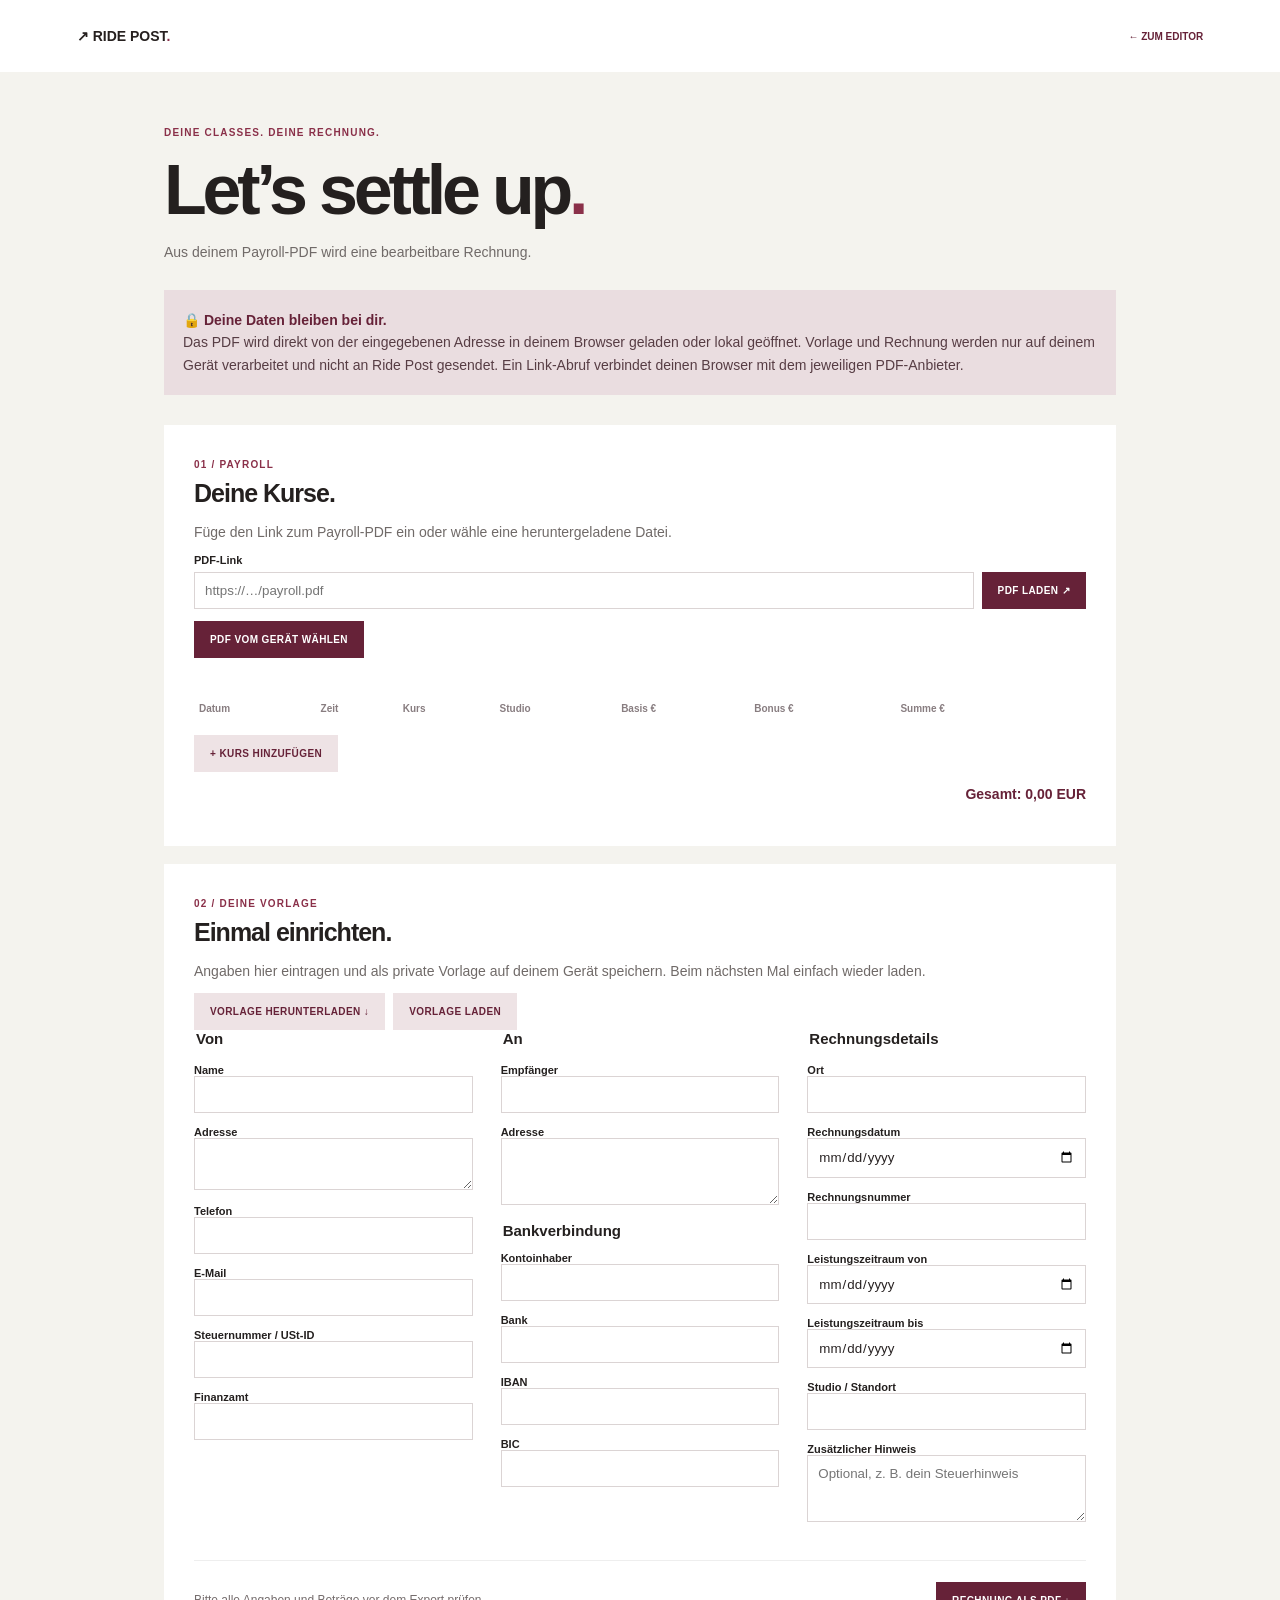
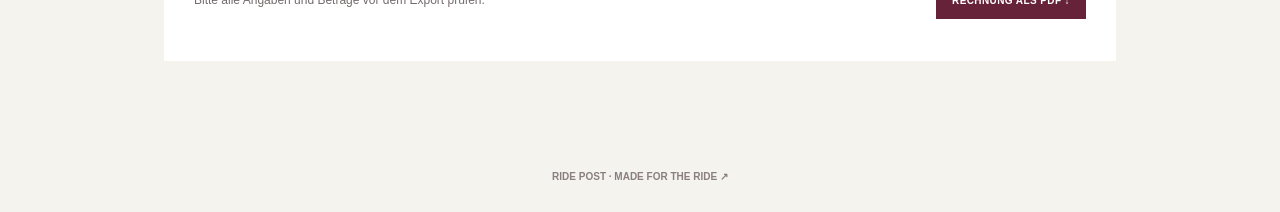
==== invoice.html @ 9e7bc8d4 "Build Ride Post and browser-only invoice generator" ====
<!doctype html><html lang="de"><head><meta charset="utf-8"><meta name="viewport" content="width=device-width,initial-scale=1"><meta name="referrer" content="no-referrer"><meta name="theme-color" content="#662238"><title>Rechnung · Ride Post</title><link rel="stylesheet" href="/invoice.css"><script src="/vendor/pdf-lib.min.js" defer></script><script type="module" src="/invoice.js"></script></head><body><header><a href="/">↗ RIDE POST<span>.</span></a><a href="/">← ZUM EDITOR</a></header><main><div class="intro"><p>DEINE CLASSES. DEINE RECHNUNG.</p><h1>Let’s settle up<span>.</span></h1><p>Aus deinem Payroll-PDF wird eine bearbeitbare Rechnung.</p></div><div class="privacy"><strong>🔒 Deine Daten bleiben bei dir.</strong> Das PDF wird direkt von der eingegebenen Adresse in deinem Browser geladen oder lokal geöffnet. Vorlage und Rechnung werden nur auf deinem Gerät verarbeitet und nicht an Ride Post gesendet. Ein Link-Abruf verbindet deinen Browser mit dem jeweiligen PDF-Anbieter.</div><section><div class="heading"><div><small>01 / PAYROLL</small><h2>Deine Kurse.</h2></div></div><p>Füge den Link zum Payroll-PDF ein oder wähle eine heruntergeladene Datei.</p><form id="source-form"><label for="source-url">PDF-Link</label><div class="inline"><input id="source-url" type="url" placeholder="https://…/payroll.pdf"><button>PDF LADEN ↗</button></div></form><label class="file">PDF VOM GERÄT WÄHLEN<input id="source-file" type="file" accept="application/pdf,.pdf"></label><p id="source-status" class="status" aria-live="polite"></p><div class="table-wrap"><table><thead><tr><th>Datum</th><th>Zeit</th><th>Kurs</th><th>Studio</th><th>Basis €</th><th>Bonus €</th><th>Summe €</th><th></th></tr></thead><tbody id="rows"></tbody></table></div><button type="button" class="secondary" id="add-row">+ KURS HINZUFÜGEN</button><p id="total" class="total">Gesamt: 0,00 EUR</p></section><section><div class="heading"><div><small>02 / DEINE VORLAGE</small><h2>Einmal einrichten.</h2></div></div><p>Angaben hier eintragen und als private Vorlage auf deinem Gerät speichern. Beim nächsten Mal einfach wieder laden.</p><div class="template-actions"><button type="button" class="secondary" id="save-template">VORLAGE HERUNTERLADEN ↓</button><label class="file secondary">VORLAGE LADEN<input id="template-file" type="file" accept="application/json,.json"></label></div><form id="invoice-form"><div class="grid"><fieldset><legend>Von</legend><label>Name<input name="senderName" required></label><label>Adresse<textarea name="senderAddress" rows="2" required></textarea></label><label>Telefon<input name="phone"></label><label>E-Mail<input name="email" type="email"></label><label>Steuernummer / USt-ID<input name="taxId"></label><label>Finanzamt<input name="taxOffice"></label></fieldset><fieldset><legend>An</legend><label>Empfänger<input name="recipientName" required></label><label>Adresse<textarea name="recipientAddress" rows="3" required></textarea></label><legend>Bankverbindung</legend><label>Kontoinhaber<input name="accountHolder"></label><label>Bank<input name="bank"></label><label>IBAN<input name="iban"></label><label>BIC<input name="bic"></label></fieldset><fieldset><legend>Rechnungsdetails</legend><label>Ort<input name="city"></label><label>Rechnungsdatum<input name="invoiceDate" type="date" required></label><label>Rechnungsnummer<input name="invoiceNumber" required></label><label>Leistungszeitraum von<input name="periodStart" type="date" required></label><label>Leistungszeitraum bis<input name="periodEnd" type="date" required></label><label>Studio / Standort<input name="location"></label><label>Zusätzlicher Hinweis<textarea name="note" rows="3" placeholder="Optional, z. B. dein Steuerhinweis"></textarea></label></fieldset></div><div class="export"><p>Bitte alle Angaben und Beträge vor dem Export prüfen.</p><button type="submit">RECHNUNG ALS PDF ↓</button></div></form><p id="export-status" class="status" aria-live="polite"></p></section></main><footer>RIDE POST · MADE FOR THE RIDE ↗</footer></body></html>
---- invoice.css ----
*{box-sizing:border-box}body{margin:0;background:#f4f3ee;color:#24201f;font:14px -apple-system,BlinkMacSystemFont,"Segoe UI",sans-serif}header{height:72px;background:#fff;display:flex;align-items:center;justify-content:space-between;padding:0 6%;font-weight:800}header a{color:#26201f;text-decoration:none}header a:last-child{font-size:10px;color:#662238}header span,h1 span{color:#8a3049}main{max-width:1080px;margin:auto;padding:45px 5% 80px}.intro p:first-child,small{font-size:10px;letter-spacing:.12em;font-weight:800;color:#8a3049}.intro h1{font-size:clamp(42px,7vw,70px);letter-spacing:-.06em;margin:12px 0}.intro p:last-child,section>p{color:#706a68}.privacy{padding:19px;background:#eadde0;line-height:1.6;margin:30px 0;color:#573d44}.privacy strong{display:block;color:#662238}section{background:white;padding:30px;margin-top:18px}.heading h2{font-size:25px;letter-spacing:-.04em;margin:8px 0 16px}button,.file{display:inline-flex;justify-content:center;align-items:center;border:0;background:#662238;color:white;font-size:10px;font-weight:800;letter-spacing:.04em;padding:13px 16px;cursor:pointer}.secondary{background:#eee3e5;color:#662238}.file{margin:12px 0;position:relative}.file input{position:absolute;opacity:0;width:1px;height:1px}.file:focus-within{outline:2px solid #662238}.inline{display:flex;gap:8px}.inline input{flex:1;min-width:0}label{display:block;font-size:11px;font-weight:700;margin:13px 0 6px}input,textarea{width:100%;padding:10px;border:1px solid #dbd4d4;background:white;color:#282222;font:14px inherit;font-family:inherit}textarea{resize:vertical}fieldset{border:0;padding:0;margin:0;min-width:0}legend{font-weight:800;font-size:15px;margin:15px 0 4px}.grid{display:grid;grid-template-columns:repeat(3,minmax(0,1fr));gap:28px}.template-actions{display:flex;gap:8px;align-items:center;flex-wrap:wrap}.template-actions .file{margin:0}.table-wrap{overflow:auto}table{border-collapse:collapse;min-width:750px;width:100%;margin:16px 0}th{text-align:left;color:#887d80;font-size:10px;white-space:nowrap}th,td{padding:5px}td input{min-width:68px;padding:8px}td:nth-child(1) input{min-width:135px}td:nth-child(3) input,td:nth-child(4) input{min-width:125px}td button{padding:8px;background:#eee3e5;color:#662238}.total{text-align:right;font-weight:800;color:#662238}.status{color:#8a3049;font-size:12px;line-height:1.5}.export{display:flex;justify-content:space-between;align-items:center;gap:15px;border-top:1px solid #eee;margin-top:30px;padding-top:20px}.export p{color:#746c6c;font-size:12px}footer{text-align:center;padding:30px;font-size:10px;font-weight:800;color:#8a7e80}@media(max-width:700px){.grid{grid-template-columns:1fr}section{padding:20px}.inline,.export{align-items:stretch;flex-direction:column}.intro h1{font-size:42px}}
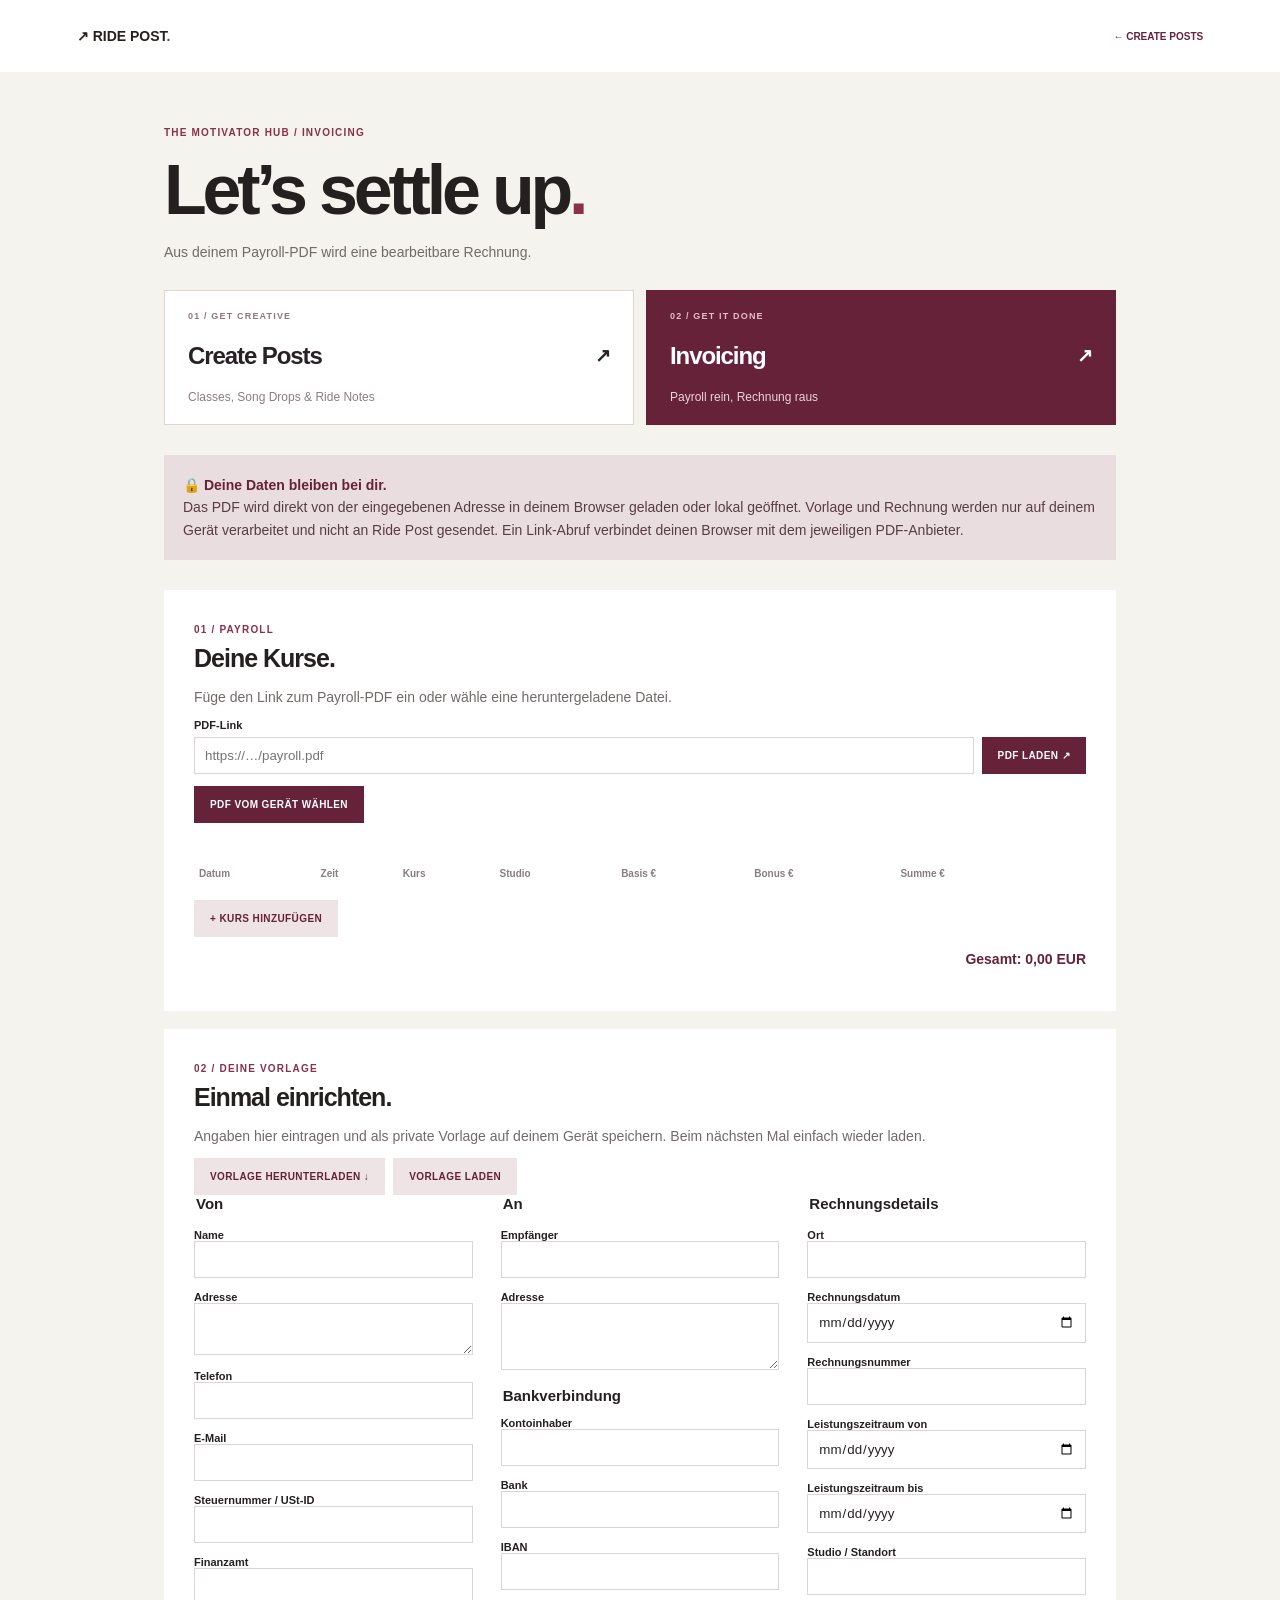
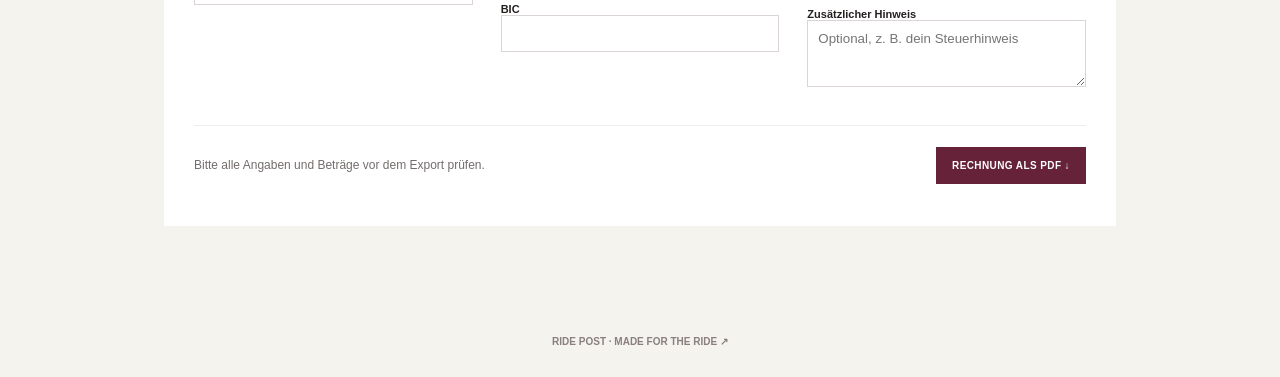
==== commit 1b793603: "Frame Ride Post as the Motivator Hub" ====
--- a/invoice.html
+++ b/invoice.html
@@ -1 +1 @@
-<!doctype html><html lang="de"><head><meta charset="utf-8"><meta name="viewport" content="width=device-width,initial-scale=1"><meta name="referrer" content="no-referrer"><meta name="theme-color" content="#662238"><title>Rechnung · Ride Post</title><link rel="stylesheet" href="/invoice.css"><script src="/vendor/pdf-lib.min.js" defer></script><script type="module" src="/invoice.js"></script></head><body><header><a href="/">↗ RIDE POST<span>.</span></a><a href="/">← ZUM EDITOR</a></header><main><div class="intro"><p>DEINE CLASSES. DEINE RECHNUNG.</p><h1>Let’s settle up<span>.</span></h1><p>Aus deinem Payroll-PDF wird eine bearbeitbare Rechnung.</p></div><div class="privacy"><strong>🔒 Deine Daten bleiben bei dir.</strong> Das PDF wird direkt von der eingegebenen Adresse in deinem Browser geladen oder lokal geöffnet. Vorlage und Rechnung werden nur auf deinem Gerät verarbeitet und nicht an Ride Post gesendet. Ein Link-Abruf verbindet deinen Browser mit dem jeweiligen PDF-Anbieter.</div><section><div class="heading"><div><small>01 / PAYROLL</small><h2>Deine Kurse.</h2></div></div><p>Füge den Link zum Payroll-PDF ein oder wähle eine heruntergeladene Datei.</p><form id="source-form"><label for="source-url">PDF-Link</label><div class="inline"><input id="source-url" type="url" placeholder="https://…/payroll.pdf"><button>PDF LADEN ↗</button></div></form><label class="file">PDF VOM GERÄT WÄHLEN<input id="source-file" type="file" accept="application/pdf,.pdf"></label><p id="source-status" class="status" aria-live="polite"></p><div class="table-wrap"><table><thead><tr><th>Datum</th><th>Zeit</th><th>Kurs</th><th>Studio</th><th>Basis €</th><th>Bonus €</th><th>Summe €</th><th></th></tr></thead><tbody id="rows"></tbody></table></div><button type="button" class="secondary" id="add-row">+ KURS HINZUFÜGEN</button><p id="total" class="total">Gesamt: 0,00 EUR</p></section><section><div class="heading"><div><small>02 / DEINE VORLAGE</small><h2>Einmal einrichten.</h2></div></div><p>Angaben hier eintragen und als private Vorlage auf deinem Gerät speichern. Beim nächsten Mal einfach wieder laden.</p><div class="template-actions"><button type="button" class="secondary" id="save-template">VORLAGE HERUNTERLADEN ↓</button><label class="file secondary">VORLAGE LADEN<input id="template-file" type="file" accept="application/json,.json"></label></div><form id="invoice-form"><div class="grid"><fieldset><legend>Von</legend><label>Name<input name="senderName" required></label><label>Adresse<textarea name="senderAddress" rows="2" required></textarea></label><label>Telefon<input name="phone"></label><label>E-Mail<input name="email" type="email"></label><label>Steuernummer / USt-ID<input name="taxId"></label><label>Finanzamt<input name="taxOffice"></label></fieldset><fieldset><legend>An</legend><label>Empfänger<input name="recipientName" required></label><label>Adresse<textarea name="recipientAddress" rows="3" required></textarea></label><legend>Bankverbindung</legend><label>Kontoinhaber<input name="accountHolder"></label><label>Bank<input name="bank"></label><label>IBAN<input name="iban"></label><label>BIC<input name="bic"></label></fieldset><fieldset><legend>Rechnungsdetails</legend><label>Ort<input name="city"></label><label>Rechnungsdatum<input name="invoiceDate" type="date" required></label><label>Rechnungsnummer<input name="invoiceNumber" required></label><label>Leistungszeitraum von<input name="periodStart" type="date" required></label><label>Leistungszeitraum bis<input name="periodEnd" type="date" required></label><label>Studio / Standort<input name="location"></label><label>Zusätzlicher Hinweis<textarea name="note" rows="3" placeholder="Optional, z. B. dein Steuerhinweis"></textarea></label></fieldset></div><div class="export"><p>Bitte alle Angaben und Beträge vor dem Export prüfen.</p><button type="submit">RECHNUNG ALS PDF ↓</button></div></form><p id="export-status" class="status" aria-live="polite"></p></section></main><footer>RIDE POST · MADE FOR THE RIDE ↗</footer></body></html>
+<!doctype html><html lang="de"><head><meta charset="utf-8"><meta name="viewport" content="width=device-width,initial-scale=1"><meta name="referrer" content="no-referrer"><meta name="theme-color" content="#662238"><title>Invoicing · The Motivator Hub</title><link rel="stylesheet" href="/invoice.css"><script src="/vendor/pdf-lib.min.js" defer></script><script type="module" src="/invoice.js"></script></head><body><header><a href="/">↗ RIDE POST<span>.</span></a><a href="/">← CREATE POSTS</a></header><main><div class="intro"><p>THE MOTIVATOR HUB / INVOICING</p><h1>Let’s settle up<span>.</span></h1><p>Aus deinem Payroll-PDF wird eine bearbeitbare Rechnung.</p></div><nav class="hub-nav" aria-label="Motivator Hub Bereiche"><a class="hub-card" href="/"><span>01 / GET CREATIVE</span><strong>Create Posts <b>↗</b></strong><small>Classes, Song Drops &amp; Ride Notes</small></a><a class="hub-card active" href="/invoice" aria-current="page"><span>02 / GET IT DONE</span><strong>Invoicing <b>↗</b></strong><small>Payroll rein, Rechnung raus</small></a></nav><div class="privacy"><strong>🔒 Deine Daten bleiben bei dir.</strong> Das PDF wird direkt von der eingegebenen Adresse in deinem Browser geladen oder lokal geöffnet. Vorlage und Rechnung werden nur auf deinem Gerät verarbeitet und nicht an Ride Post gesendet. Ein Link-Abruf verbindet deinen Browser mit dem jeweiligen PDF-Anbieter.</div><section><div class="heading"><div><small>01 / PAYROLL</small><h2>Deine Kurse.</h2></div></div><p>Füge den Link zum Payroll-PDF ein oder wähle eine heruntergeladene Datei.</p><form id="source-form"><label for="source-url">PDF-Link</label><div class="inline"><input id="source-url" type="url" placeholder="https://…/payroll.pdf"><button>PDF LADEN ↗</button></div></form><label class="file">PDF VOM GERÄT WÄHLEN<input id="source-file" type="file" accept="application/pdf,.pdf"></label><p id="source-status" class="status" aria-live="polite"></p><div class="table-wrap"><table><thead><tr><th>Datum</th><th>Zeit</th><th>Kurs</th><th>Studio</th><th>Basis €</th><th>Bonus €</th><th>Summe €</th><th></th></tr></thead><tbody id="rows"></tbody></table></div><button type="button" class="secondary" id="add-row">+ KURS HINZUFÜGEN</button><p id="total" class="total">Gesamt: 0,00 EUR</p></section><section><div class="heading"><div><small>02 / DEINE VORLAGE</small><h2>Einmal einrichten.</h2></div></div><p>Angaben hier eintragen und als private Vorlage auf deinem Gerät speichern. Beim nächsten Mal einfach wieder laden.</p><div class="template-actions"><button type="button" class="secondary" id="save-template">VORLAGE HERUNTERLADEN ↓</button><label class="file secondary">VORLAGE LADEN<input id="template-file" type="file" accept="application/json,.json"></label></div><form id="invoice-form"><div class="grid"><fieldset><legend>Von</legend><label>Name<input name="senderName" required></label><label>Adresse<textarea name="senderAddress" rows="2" required></textarea></label><label>Telefon<input name="phone"></label><label>E-Mail<input name="email" type="email"></label><label>Steuernummer / USt-ID<input name="taxId"></label><label>Finanzamt<input name="taxOffice"></label></fieldset><fieldset><legend>An</legend><label>Empfänger<input name="recipientName" required></label><label>Adresse<textarea name="recipientAddress" rows="3" required></textarea></label><legend>Bankverbindung</legend><label>Kontoinhaber<input name="accountHolder"></label><label>Bank<input name="bank"></label><label>IBAN<input name="iban"></label><label>BIC<input name="bic"></label></fieldset><fieldset><legend>Rechnungsdetails</legend><label>Ort<input name="city"></label><label>Rechnungsdatum<input name="invoiceDate" type="date" required></label><label>Rechnungsnummer<input name="invoiceNumber" required></label><label>Leistungszeitraum von<input name="periodStart" type="date" required></label><label>Leistungszeitraum bis<input name="periodEnd" type="date" required></label><label>Studio / Standort<input name="location"></label><label>Zusätzlicher Hinweis<textarea name="note" rows="3" placeholder="Optional, z. B. dein Steuerhinweis"></textarea></label></fieldset></div><div class="export"><p>Bitte alle Angaben und Beträge vor dem Export prüfen.</p><button type="submit">RECHNUNG ALS PDF ↓</button></div></form><p id="export-status" class="status" aria-live="polite"></p></section></main><footer>RIDE POST · MADE FOR THE RIDE ↗</footer></body></html>
--- a/invoice.css
+++ b/invoice.css
@@ -1 +1,2 @@
 *{box-sizing:border-box}body{margin:0;background:#f4f3ee;color:#24201f;font:14px -apple-system,BlinkMacSystemFont,"Segoe UI",sans-serif}header{height:72px;background:#fff;display:flex;align-items:center;justify-content:space-between;padding:0 6%;font-weight:800}header a{color:#26201f;text-decoration:none}header a:last-child{font-size:10px;color:#662238}header span,h1 span{color:#8a3049}main{max-width:1080px;margin:auto;padding:45px 5% 80px}.intro p:first-child,small{font-size:10px;letter-spacing:.12em;font-weight:800;color:#8a3049}.intro h1{font-size:clamp(42px,7vw,70px);letter-spacing:-.06em;margin:12px 0}.intro p:last-child,section>p{color:#706a68}.privacy{padding:19px;background:#eadde0;line-height:1.6;margin:30px 0;color:#573d44}.privacy strong{display:block;color:#662238}section{background:white;padding:30px;margin-top:18px}.heading h2{font-size:25px;letter-spacing:-.04em;margin:8px 0 16px}button,.file{display:inline-flex;justify-content:center;align-items:center;border:0;background:#662238;color:white;font-size:10px;font-weight:800;letter-spacing:.04em;padding:13px 16px;cursor:pointer}.secondary{background:#eee3e5;color:#662238}.file{margin:12px 0;position:relative}.file input{position:absolute;opacity:0;width:1px;height:1px}.file:focus-within{outline:2px solid #662238}.inline{display:flex;gap:8px}.inline input{flex:1;min-width:0}label{display:block;font-size:11px;font-weight:700;margin:13px 0 6px}input,textarea{width:100%;padding:10px;border:1px solid #dbd4d4;background:white;color:#282222;font:14px inherit;font-family:inherit}textarea{resize:vertical}fieldset{border:0;padding:0;margin:0;min-width:0}legend{font-weight:800;font-size:15px;margin:15px 0 4px}.grid{display:grid;grid-template-columns:repeat(3,minmax(0,1fr));gap:28px}.template-actions{display:flex;gap:8px;align-items:center;flex-wrap:wrap}.template-actions .file{margin:0}.table-wrap{overflow:auto}table{border-collapse:collapse;min-width:750px;width:100%;margin:16px 0}th{text-align:left;color:#887d80;font-size:10px;white-space:nowrap}th,td{padding:5px}td input{min-width:68px;padding:8px}td:nth-child(1) input{min-width:135px}td:nth-child(3) input,td:nth-child(4) input{min-width:125px}td button{padding:8px;background:#eee3e5;color:#662238}.total{text-align:right;font-weight:800;color:#662238}.status{color:#8a3049;font-size:12px;line-height:1.5}.export{display:flex;justify-content:space-between;align-items:center;gap:15px;border-top:1px solid #eee;margin-top:30px;padding-top:20px}.export p{color:#746c6c;font-size:12px}footer{text-align:center;padding:30px;font-size:10px;font-weight:800;color:#8a7e80}@media(max-width:700px){.grid{grid-template-columns:1fr}section{padding:20px}.inline,.export{align-items:stretch;flex-direction:column}.intro h1{font-size:42px}}
+.hub-nav{display:grid;grid-template-columns:1fr 1fr;gap:12px;margin:30px 0}.hub-card{min-height:135px;display:flex;flex-direction:column;justify-content:space-between;padding:20px 23px;text-decoration:none;border:1px solid #ded5d6;background:#fff;color:#292125}.hub-card:hover{background:#f2e8e9;border-color:#bc8b98}.hub-card.active{background:#662238;border-color:#662238;color:#fff}.hub-card>span{font-size:9px;letter-spacing:.13em;font-weight:800;color:#92767e}.hub-card.active>span{color:#e2bdc6}.hub-card strong{font-size:24px;letter-spacing:-.045em;display:flex;justify-content:space-between;align-items:center}.hub-card strong b{font-size:19px}.hub-card small{font-size:12px;letter-spacing:0;font-weight:400;color:#8c7c80}.hub-card.active small{color:#ead4da}@media(max-width:600px){.hub-nav{gap:8px}.hub-card{padding:15px;min-height:125px}.hub-card strong{font-size:19px}.hub-card small{font-size:11px;line-height:1.3}}
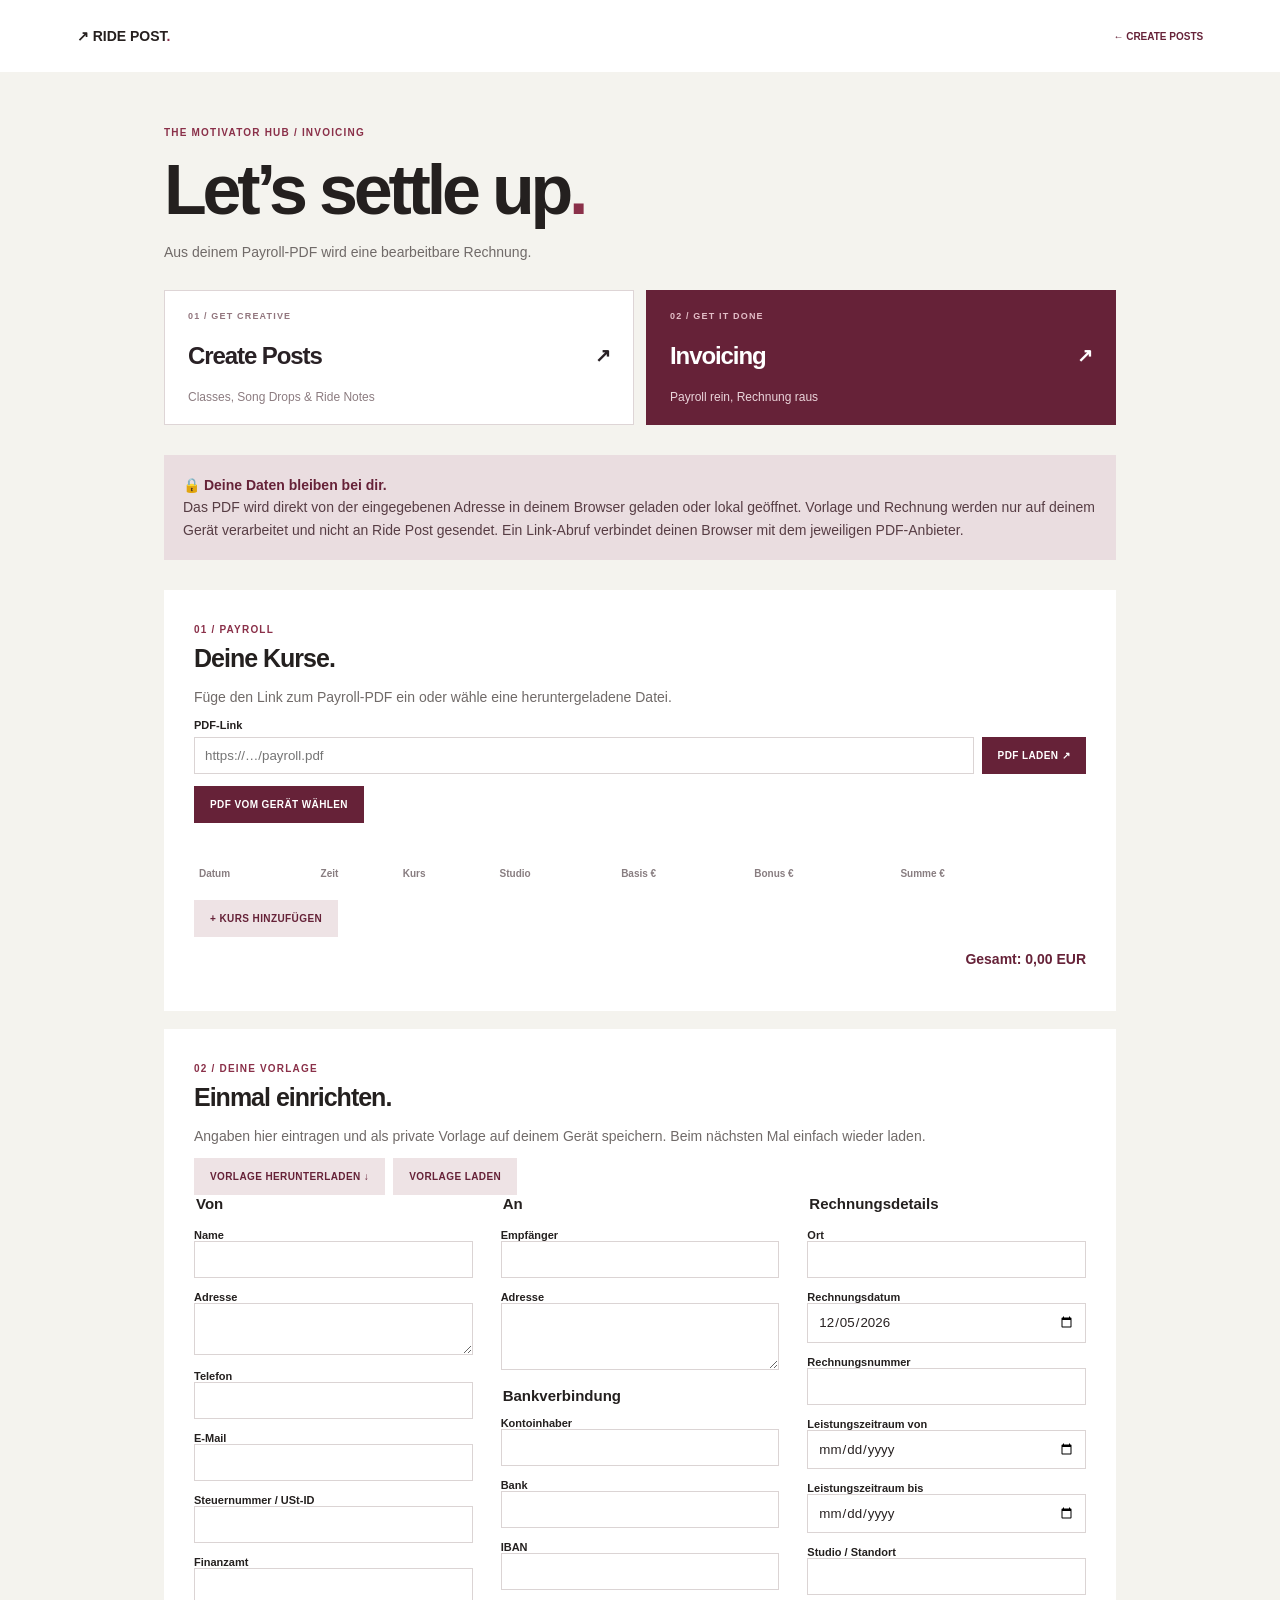
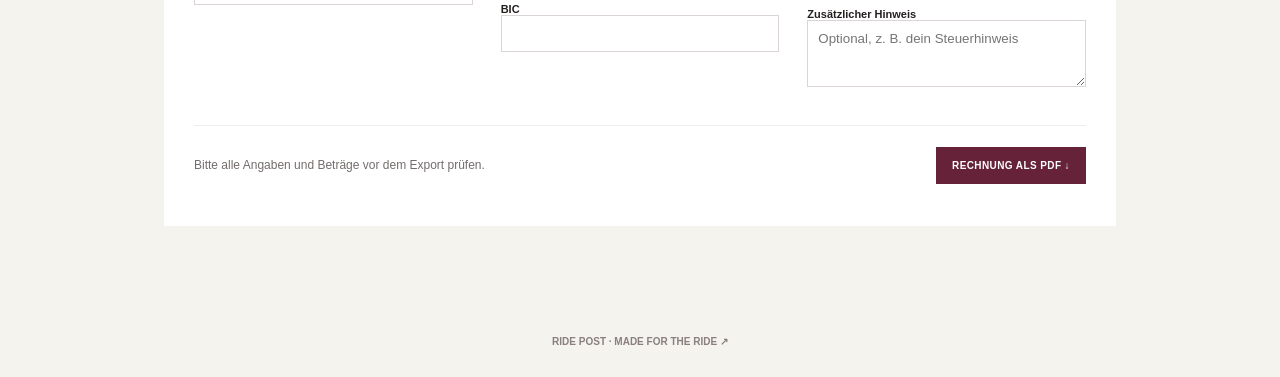
==== commit c2935e6d: "Improve invoice PDF layout" ====
--- a/invoice.html
+++ b/invoice.html
@@ -1 +1 @@
-<!doctype html><html lang="de"><head><meta charset="utf-8"><meta name="viewport" content="width=device-width,initial-scale=1"><meta name="referrer" content="no-referrer"><meta name="theme-color" content="#662238"><title>Invoicing · The Motivator Hub</title><link rel="stylesheet" href="/invoice.css"><script src="/vendor/pdf-lib.min.js" defer></script><script type="module" src="/invoice.js"></script></head><body><header><a href="/">↗ RIDE POST<span>.</span></a><a href="/">← CREATE POSTS</a></header><main><div class="intro"><p>THE MOTIVATOR HUB / INVOICING</p><h1>Let’s settle up<span>.</span></h1><p>Aus deinem Payroll-PDF wird eine bearbeitbare Rechnung.</p></div><nav class="hub-nav" aria-label="Motivator Hub Bereiche"><a class="hub-card" href="/"><span>01 / GET CREATIVE</span><strong>Create Posts <b>↗</b></strong><small>Classes, Song Drops &amp; Ride Notes</small></a><a class="hub-card active" href="/invoice" aria-current="page"><span>02 / GET IT DONE</span><strong>Invoicing <b>↗</b></strong><small>Payroll rein, Rechnung raus</small></a></nav><div class="privacy"><strong>🔒 Deine Daten bleiben bei dir.</strong> Das PDF wird direkt von der eingegebenen Adresse in deinem Browser geladen oder lokal geöffnet. Vorlage und Rechnung werden nur auf deinem Gerät verarbeitet und nicht an Ride Post gesendet. Ein Link-Abruf verbindet deinen Browser mit dem jeweiligen PDF-Anbieter.</div><section><div class="heading"><div><small>01 / PAYROLL</small><h2>Deine Kurse.</h2></div></div><p>Füge den Link zum Payroll-PDF ein oder wähle eine heruntergeladene Datei.</p><form id="source-form"><label for="source-url">PDF-Link</label><div class="inline"><input id="source-url" type="url" placeholder="https://…/payroll.pdf"><button>PDF LADEN ↗</button></div></form><label class="file">PDF VOM GERÄT WÄHLEN<input id="source-file" type="file" accept="application/pdf,.pdf"></label><p id="source-status" class="status" aria-live="polite"></p><div class="table-wrap"><table><thead><tr><th>Datum</th><th>Zeit</th><th>Kurs</th><th>Studio</th><th>Basis €</th><th>Bonus €</th><th>Summe €</th><th></th></tr></thead><tbody id="rows"></tbody></table></div><button type="button" class="secondary" id="add-row">+ KURS HINZUFÜGEN</button><p id="total" class="total">Gesamt: 0,00 EUR</p></section><section><div class="heading"><div><small>02 / DEINE VORLAGE</small><h2>Einmal einrichten.</h2></div></div><p>Angaben hier eintragen und als private Vorlage auf deinem Gerät speichern. Beim nächsten Mal einfach wieder laden.</p><div class="template-actions"><button type="button" class="secondary" id="save-template">VORLAGE HERUNTERLADEN ↓</button><label class="file secondary">VORLAGE LADEN<input id="template-file" type="file" accept="application/json,.json"></label></div><form id="invoice-form"><div class="grid"><fieldset><legend>Von</legend><label>Name<input name="senderName" required></label><label>Adresse<textarea name="senderAddress" rows="2" required></textarea></label><label>Telefon<input name="phone"></label><label>E-Mail<input name="email" type="email"></label><label>Steuernummer / USt-ID<input name="taxId"></label><label>Finanzamt<input name="taxOffice"></label></fieldset><fieldset><legend>An</legend><label>Empfänger<input name="recipientName" required></label><label>Adresse<textarea name="recipientAddress" rows="3" required></textarea></label><legend>Bankverbindung</legend><label>Kontoinhaber<input name="accountHolder"></label><label>Bank<input name="bank"></label><label>IBAN<input name="iban"></label><label>BIC<input name="bic"></label></fieldset><fieldset><legend>Rechnungsdetails</legend><label>Ort<input name="city"></label><label>Rechnungsdatum<input name="invoiceDate" type="date" required></label><label>Rechnungsnummer<input name="invoiceNumber" required></label><label>Leistungszeitraum von<input name="periodStart" type="date" required></label><label>Leistungszeitraum bis<input name="periodEnd" type="date" required></label><label>Studio / Standort<input name="location"></label><label>Zusätzlicher Hinweis<textarea name="note" rows="3" placeholder="Optional, z. B. dein Steuerhinweis"></textarea></label></fieldset></div><div class="export"><p>Bitte alle Angaben und Beträge vor dem Export prüfen.</p><button type="submit">RECHNUNG ALS PDF ↓</button></div></form><p id="export-status" class="status" aria-live="polite"></p></section></main><footer>RIDE POST · MADE FOR THE RIDE ↗</footer></body></html>
+<!doctype html><html lang="de"><head><meta charset="utf-8"><meta name="viewport" content="width=device-width,initial-scale=1"><meta name="referrer" content="no-referrer"><meta name="theme-color" content="#662238"><title>Invoicing · The Motivator Hub</title><link rel="stylesheet" href="/invoice.css"><script src="/vendor/pdf-lib.min.js" defer></script><script src="/invoice-pdf.js" defer></script><script type="module" src="/invoice.js"></script></head><body><header><a href="/">↗ RIDE POST<span>.</span></a><a href="/">← CREATE POSTS</a></header><main><div class="intro"><p>THE MOTIVATOR HUB / INVOICING</p><h1>Let’s settle up<span>.</span></h1><p>Aus deinem Payroll-PDF wird eine bearbeitbare Rechnung.</p></div><nav class="hub-nav" aria-label="Motivator Hub Bereiche"><a class="hub-card" href="/"><span>01 / GET CREATIVE</span><strong>Create Posts <b>↗</b></strong><small>Classes, Song Drops &amp; Ride Notes</small></a><a class="hub-card active" href="/invoice" aria-current="page"><span>02 / GET IT DONE</span><strong>Invoicing <b>↗</b></strong><small>Payroll rein, Rechnung raus</small></a></nav><div class="privacy"><strong>🔒 Deine Daten bleiben bei dir.</strong> Das PDF wird direkt von der eingegebenen Adresse in deinem Browser geladen oder lokal geöffnet. Vorlage und Rechnung werden nur auf deinem Gerät verarbeitet und nicht an Ride Post gesendet. Ein Link-Abruf verbindet deinen Browser mit dem jeweiligen PDF-Anbieter.</div><section><div class="heading"><div><small>01 / PAYROLL</small><h2>Deine Kurse.</h2></div></div><p>Füge den Link zum Payroll-PDF ein oder wähle eine heruntergeladene Datei.</p><form id="source-form"><label for="source-url">PDF-Link</label><div class="inline"><input id="source-url" type="url" placeholder="https://…/payroll.pdf"><button>PDF LADEN ↗</button></div></form><label class="file">PDF VOM GERÄT WÄHLEN<input id="source-file" type="file" accept="application/pdf,.pdf"></label><p id="source-status" class="status" aria-live="polite"></p><div class="table-wrap"><table><thead><tr><th>Datum</th><th>Zeit</th><th>Kurs</th><th>Studio</th><th>Basis €</th><th>Bonus €</th><th>Summe €</th><th></th></tr></thead><tbody id="rows"></tbody></table></div><button type="button" class="secondary" id="add-row">+ KURS HINZUFÜGEN</button><p id="total" class="total">Gesamt: 0,00 EUR</p></section><section><div class="heading"><div><small>02 / DEINE VORLAGE</small><h2>Einmal einrichten.</h2></div></div><p>Angaben hier eintragen und als private Vorlage auf deinem Gerät speichern. Beim nächsten Mal einfach wieder laden.</p><div class="template-actions"><button type="button" class="secondary" id="save-template">VORLAGE HERUNTERLADEN ↓</button><label class="file secondary">VORLAGE LADEN<input id="template-file" type="file" accept="application/json,.json"></label></div><form id="invoice-form"><div class="grid"><fieldset><legend>Von</legend><label>Name<input name="senderName" required></label><label>Adresse<textarea name="senderAddress" rows="2" required></textarea></label><label>Telefon<input name="phone"></label><label>E-Mail<input name="email" type="email"></label><label>Steuernummer / USt-ID<input name="taxId"></label><label>Finanzamt<input name="taxOffice"></label></fieldset><fieldset><legend>An</legend><label>Empfänger<input name="recipientName" required></label><label>Adresse<textarea name="recipientAddress" rows="3" required></textarea></label><legend>Bankverbindung</legend><label>Kontoinhaber<input name="accountHolder"></label><label>Bank<input name="bank"></label><label>IBAN<input name="iban"></label><label>BIC<input name="bic"></label></fieldset><fieldset><legend>Rechnungsdetails</legend><label>Ort<input name="city"></label><label>Rechnungsdatum<input name="invoiceDate" type="date" required></label><label>Rechnungsnummer<input name="invoiceNumber" required></label><label>Leistungszeitraum von<input name="periodStart" type="date" required></label><label>Leistungszeitraum bis<input name="periodEnd" type="date" required></label><label>Studio / Standort<input name="location"></label><label>Zusätzlicher Hinweis<textarea name="note" rows="3" placeholder="Optional, z. B. dein Steuerhinweis"></textarea></label></fieldset></div><div class="export"><p>Bitte alle Angaben und Beträge vor dem Export prüfen.</p><button type="submit">RECHNUNG ALS PDF ↓</button></div></form><p id="export-status" class="status" aria-live="polite"></p></section></main><footer>RIDE POST · MADE FOR THE RIDE ↗</footer></body></html>
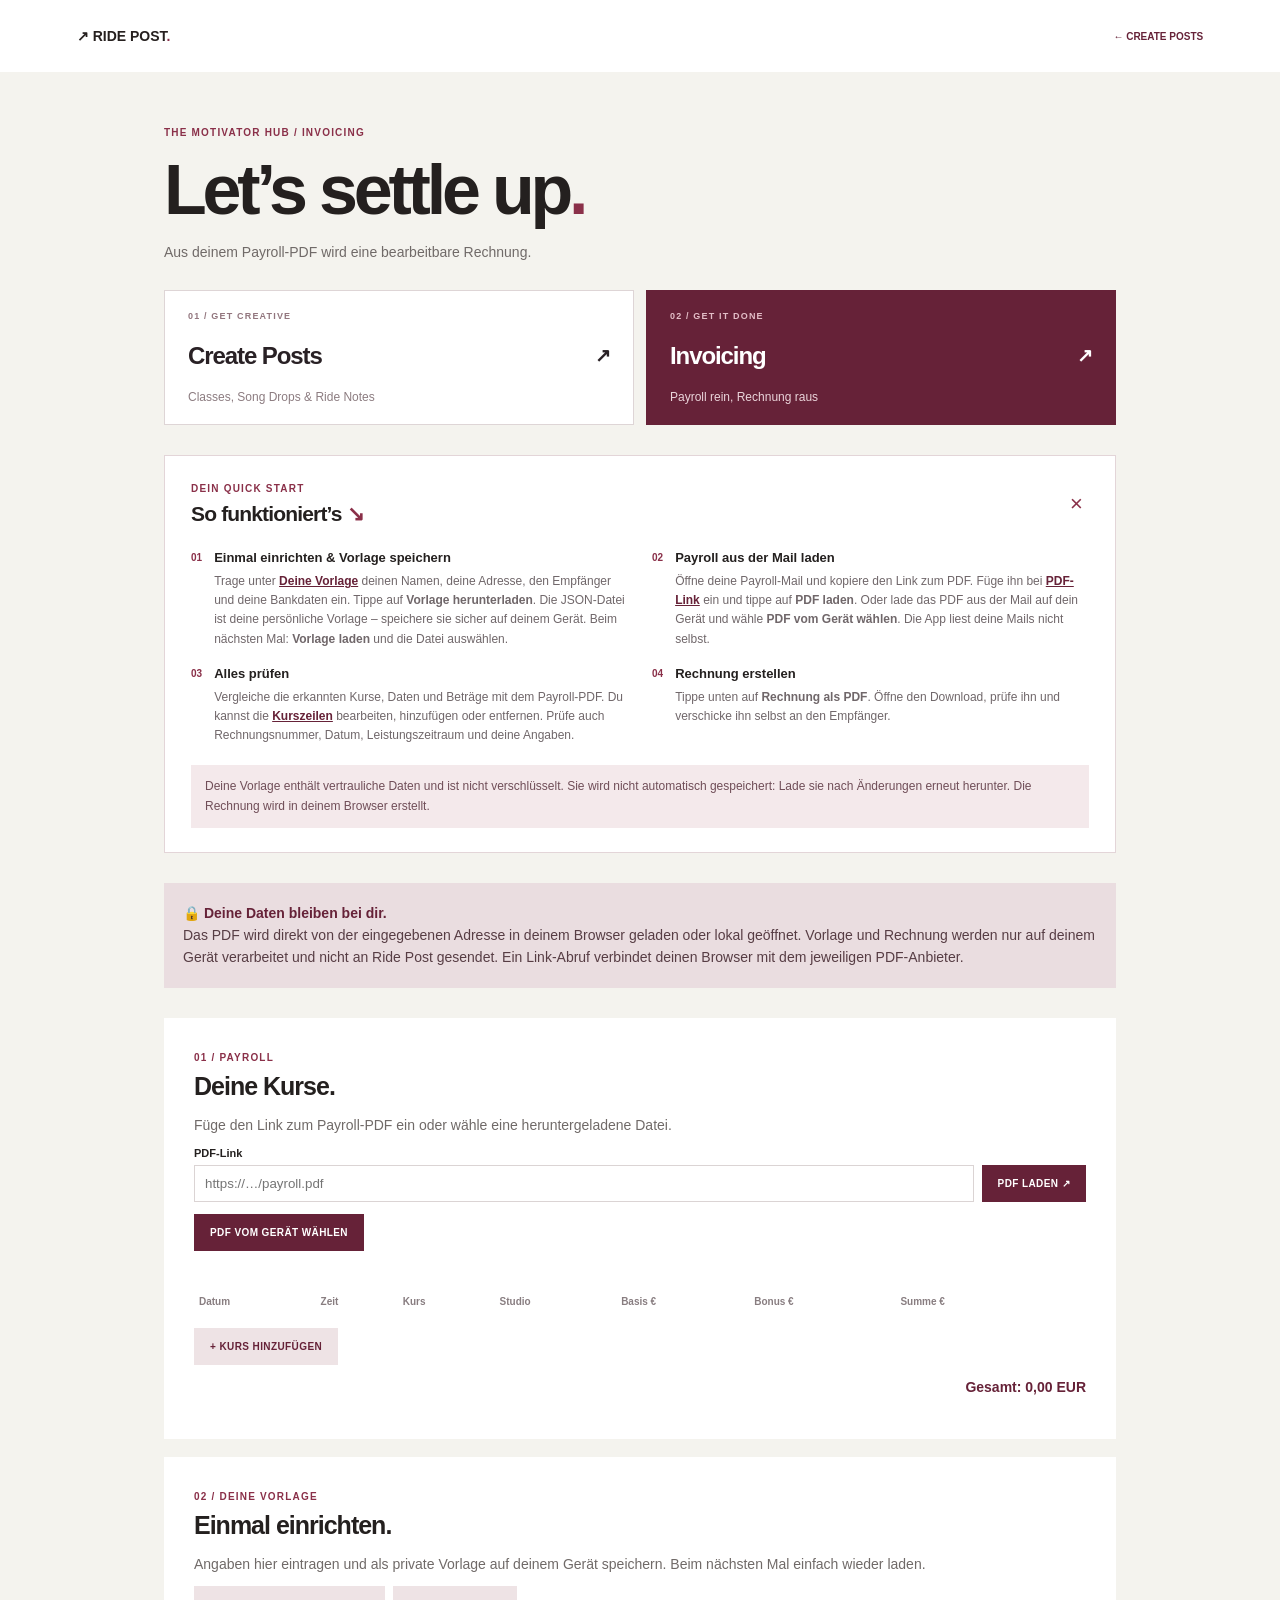
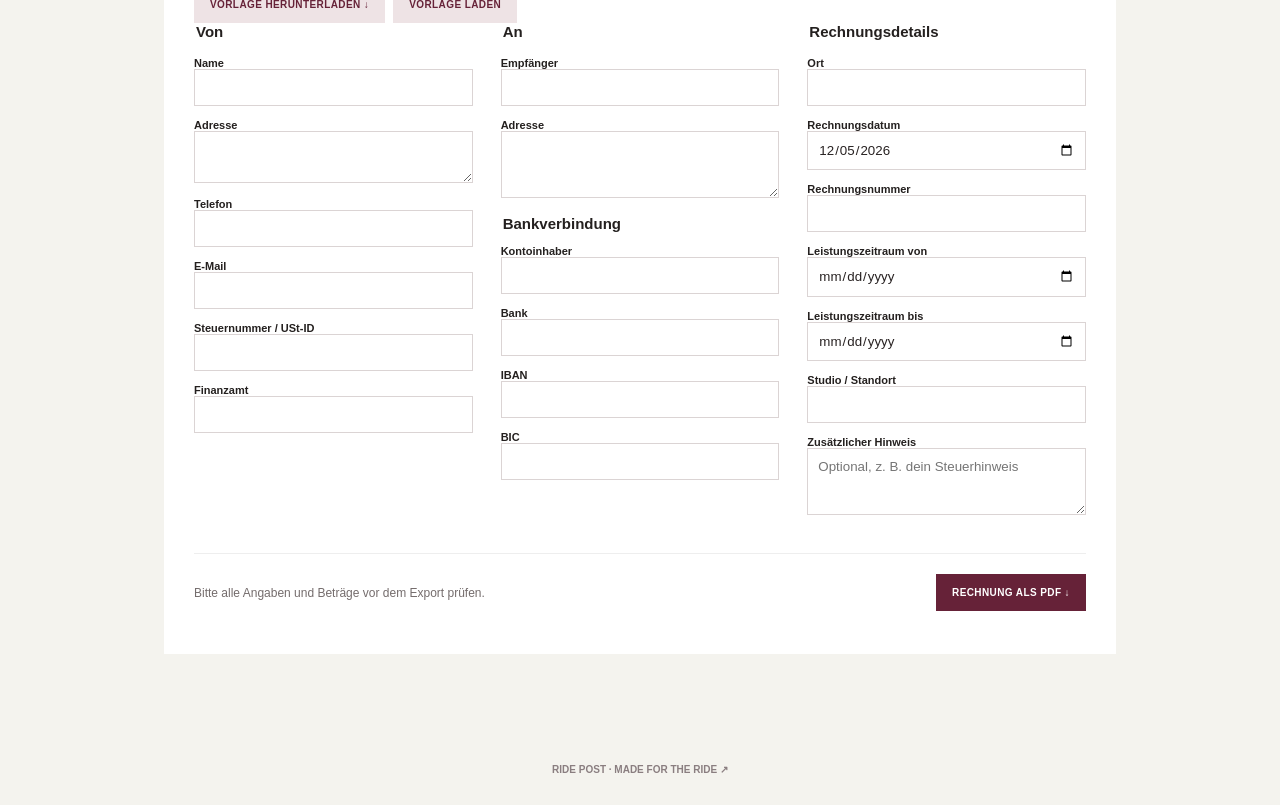
==== commit 3a60b3dc: "Add invoice walkthrough and compact PDF layout" ====
--- a/invoice.html
+++ b/invoice.html
@@ -1 +1 @@
-<!doctype html><html lang="de"><head><meta charset="utf-8"><meta name="viewport" content="width=device-width,initial-scale=1"><meta name="referrer" content="no-referrer"><meta name="theme-color" content="#662238"><title>Invoicing · The Motivator Hub</title><link rel="stylesheet" href="/invoice.css"><script src="/vendor/pdf-lib.min.js" defer></script><script src="/invoice-pdf.js" defer></script><script type="module" src="/invoice.js"></script></head><body><header><a href="/">↗ RIDE POST<span>.</span></a><a href="/">← CREATE POSTS</a></header><main><div class="intro"><p>THE MOTIVATOR HUB / INVOICING</p><h1>Let’s settle up<span>.</span></h1><p>Aus deinem Payroll-PDF wird eine bearbeitbare Rechnung.</p></div><nav class="hub-nav" aria-label="Motivator Hub Bereiche"><a class="hub-card" href="/"><span>01 / GET CREATIVE</span><strong>Create Posts <b>↗</b></strong><small>Classes, Song Drops &amp; Ride Notes</small></a><a class="hub-card active" href="/invoice" aria-current="page"><span>02 / GET IT DONE</span><strong>Invoicing <b>↗</b></strong><small>Payroll rein, Rechnung raus</small></a></nav><div class="privacy"><strong>🔒 Deine Daten bleiben bei dir.</strong> Das PDF wird direkt von der eingegebenen Adresse in deinem Browser geladen oder lokal geöffnet. Vorlage und Rechnung werden nur auf deinem Gerät verarbeitet und nicht an Ride Post gesendet. Ein Link-Abruf verbindet deinen Browser mit dem jeweiligen PDF-Anbieter.</div><section><div class="heading"><div><small>01 / PAYROLL</small><h2>Deine Kurse.</h2></div></div><p>Füge den Link zum Payroll-PDF ein oder wähle eine heruntergeladene Datei.</p><form id="source-form"><label for="source-url">PDF-Link</label><div class="inline"><input id="source-url" type="url" placeholder="https://…/payroll.pdf"><button>PDF LADEN ↗</button></div></form><label class="file">PDF VOM GERÄT WÄHLEN<input id="source-file" type="file" accept="application/pdf,.pdf"></label><p id="source-status" class="status" aria-live="polite"></p><div class="table-wrap"><table><thead><tr><th>Datum</th><th>Zeit</th><th>Kurs</th><th>Studio</th><th>Basis €</th><th>Bonus €</th><th>Summe €</th><th></th></tr></thead><tbody id="rows"></tbody></table></div><button type="button" class="secondary" id="add-row">+ KURS HINZUFÜGEN</button><p id="total" class="total">Gesamt: 0,00 EUR</p></section><section><div class="heading"><div><small>02 / DEINE VORLAGE</small><h2>Einmal einrichten.</h2></div></div><p>Angaben hier eintragen und als private Vorlage auf deinem Gerät speichern. Beim nächsten Mal einfach wieder laden.</p><div class="template-actions"><button type="button" class="secondary" id="save-template">VORLAGE HERUNTERLADEN ↓</button><label class="file secondary">VORLAGE LADEN<input id="template-file" type="file" accept="application/json,.json"></label></div><form id="invoice-form"><div class="grid"><fieldset><legend>Von</legend><label>Name<input name="senderName" required></label><label>Adresse<textarea name="senderAddress" rows="2" required></textarea></label><label>Telefon<input name="phone"></label><label>E-Mail<input name="email" type="email"></label><label>Steuernummer / USt-ID<input name="taxId"></label><label>Finanzamt<input name="taxOffice"></label></fieldset><fieldset><legend>An</legend><label>Empfänger<input name="recipientName" required></label><label>Adresse<textarea name="recipientAddress" rows="3" required></textarea></label><legend>Bankverbindung</legend><label>Kontoinhaber<input name="accountHolder"></label><label>Bank<input name="bank"></label><label>IBAN<input name="iban"></label><label>BIC<input name="bic"></label></fieldset><fieldset><legend>Rechnungsdetails</legend><label>Ort<input name="city"></label><label>Rechnungsdatum<input name="invoiceDate" type="date" required></label><label>Rechnungsnummer<input name="invoiceNumber" required></label><label>Leistungszeitraum von<input name="periodStart" type="date" required></label><label>Leistungszeitraum bis<input name="periodEnd" type="date" required></label><label>Studio / Standort<input name="location"></label><label>Zusätzlicher Hinweis<textarea name="note" rows="3" placeholder="Optional, z. B. dein Steuerhinweis"></textarea></label></fieldset></div><div class="export"><p>Bitte alle Angaben und Beträge vor dem Export prüfen.</p><button type="submit">RECHNUNG ALS PDF ↓</button></div></form><p id="export-status" class="status" aria-live="polite"></p></section></main><footer>RIDE POST · MADE FOR THE RIDE ↗</footer></body></html>
+<!doctype html><html lang="de"><head><meta charset="utf-8"><meta name="viewport" content="width=device-width,initial-scale=1"><meta name="referrer" content="no-referrer"><meta name="theme-color" content="#662238"><title>Invoicing · The Motivator Hub</title><link rel="stylesheet" href="/invoice.css"><script src="/vendor/pdf-lib.min.js" defer></script><script src="/invoice-pdf.js" defer></script><script type="module" src="/invoice.js"></script></head><body><header><a href="/">↗ RIDE POST<span>.</span></a><a href="/">← CREATE POSTS</a></header><main><div class="intro"><p>THE MOTIVATOR HUB / INVOICING</p><h1>Let’s settle up<span>.</span></h1><p>Aus deinem Payroll-PDF wird eine bearbeitbare Rechnung.</p></div><nav class="hub-nav" aria-label="Motivator Hub Bereiche"><a class="hub-card" href="/"><span>01 / GET CREATIVE</span><strong>Create Posts <b>↗</b></strong><small>Classes, Song Drops &amp; Ride Notes</small></a><a class="hub-card active" href="/invoice" aria-current="page"><span>02 / GET IT DONE</span><strong>Invoicing <b>↗</b></strong><small>Payroll rein, Rechnung raus</small></a></nav><details class="tutorial" open><summary><span><small>DEIN QUICK START</small><strong>So funktioniert’s <span>↘</span></strong></span><span class="tutorial-toggle" aria-hidden="true">＋</span></summary><ol><li><div><strong>Einmal einrichten &amp; Vorlage speichern</strong><p>Trage unter <a href="#invoice-form">Deine Vorlage</a> deinen Namen, deine Adresse, den Empfänger und deine Bankdaten ein. Tippe auf <b>Vorlage herunterladen</b>. Die JSON-Datei ist deine persönliche Vorlage – speichere sie sicher auf deinem Gerät. Beim nächsten Mal: <b>Vorlage laden</b> und die Datei auswählen.</p></div></li><li><div><strong>Payroll aus der Mail laden</strong><p>Öffne deine Payroll-Mail und kopiere den Link zum PDF. Füge ihn bei <a href="#source-form">PDF-Link</a> ein und tippe auf <b>PDF laden</b>. Oder lade das PDF aus der Mail auf dein Gerät und wähle <b>PDF vom Gerät wählen</b>. Die App liest deine Mails nicht selbst.</p></div></li><li><div><strong>Alles prüfen</strong><p>Vergleiche die erkannten Kurse, Daten und Beträge mit dem Payroll-PDF. Du kannst die <a href="#rows">Kurszeilen</a> bearbeiten, hinzufügen oder entfernen. Prüfe auch Rechnungsnummer, Datum, Leistungszeitraum und deine Angaben.</p></div></li><li><div><strong>Rechnung erstellen</strong><p>Tippe unten auf <b>Rechnung als PDF</b>. Öffne den Download, prüfe ihn und verschicke ihn selbst an den Empfänger.</p></div></li></ol><p class="tutorial-note">Deine Vorlage enthält vertrauliche Daten und ist nicht verschlüsselt. Sie wird nicht automatisch gespeichert: Lade sie nach Änderungen erneut herunter. Die Rechnung wird in deinem Browser erstellt.</p></details><div class="privacy"><strong>🔒 Deine Daten bleiben bei dir.</strong> Das PDF wird direkt von der eingegebenen Adresse in deinem Browser geladen oder lokal geöffnet. Vorlage und Rechnung werden nur auf deinem Gerät verarbeitet und nicht an Ride Post gesendet. Ein Link-Abruf verbindet deinen Browser mit dem jeweiligen PDF-Anbieter.</div><section><div class="heading"><div><small>01 / PAYROLL</small><h2>Deine Kurse.</h2></div></div><p>Füge den Link zum Payroll-PDF ein oder wähle eine heruntergeladene Datei.</p><form id="source-form"><label for="source-url">PDF-Link</label><div class="inline"><input id="source-url" type="url" placeholder="https://…/payroll.pdf"><button>PDF LADEN ↗</button></div></form><label class="file">PDF VOM GERÄT WÄHLEN<input id="source-file" type="file" accept="application/pdf,.pdf"></label><p id="source-status" class="status" aria-live="polite"></p><div class="table-wrap"><table><thead><tr><th>Datum</th><th>Zeit</th><th>Kurs</th><th>Studio</th><th>Basis €</th><th>Bonus €</th><th>Summe €</th><th></th></tr></thead><tbody id="rows"></tbody></table></div><button type="button" class="secondary" id="add-row">+ KURS HINZUFÜGEN</button><p id="total" class="total">Gesamt: 0,00 EUR</p></section><section><div class="heading"><div><small>02 / DEINE VORLAGE</small><h2>Einmal einrichten.</h2></div></div><p>Angaben hier eintragen und als private Vorlage auf deinem Gerät speichern. Beim nächsten Mal einfach wieder laden.</p><div class="template-actions"><button type="button" class="secondary" id="save-template">VORLAGE HERUNTERLADEN ↓</button><label class="file secondary">VORLAGE LADEN<input id="template-file" type="file" accept="application/json,.json"></label></div><form id="invoice-form"><div class="grid"><fieldset><legend>Von</legend><label>Name<input name="senderName" required></label><label>Adresse<textarea name="senderAddress" rows="2" required></textarea></label><label>Telefon<input name="phone"></label><label>E-Mail<input name="email" type="email"></label><label>Steuernummer / USt-ID<input name="taxId"></label><label>Finanzamt<input name="taxOffice"></label></fieldset><fieldset><legend>An</legend><label>Empfänger<input name="recipientName" required></label><label>Adresse<textarea name="recipientAddress" rows="3" required></textarea></label><legend>Bankverbindung</legend><label>Kontoinhaber<input name="accountHolder"></label><label>Bank<input name="bank"></label><label>IBAN<input name="iban"></label><label>BIC<input name="bic"></label></fieldset><fieldset><legend>Rechnungsdetails</legend><label>Ort<input name="city"></label><label>Rechnungsdatum<input name="invoiceDate" type="date" required></label><label>Rechnungsnummer<input name="invoiceNumber" required></label><label>Leistungszeitraum von<input name="periodStart" type="date" required></label><label>Leistungszeitraum bis<input name="periodEnd" type="date" required></label><label>Studio / Standort<input name="location"></label><label>Zusätzlicher Hinweis<textarea name="note" rows="3" placeholder="Optional, z. B. dein Steuerhinweis"></textarea></label></fieldset></div><div class="export"><p>Bitte alle Angaben und Beträge vor dem Export prüfen.</p><button type="submit">RECHNUNG ALS PDF ↓</button></div></form><p id="export-status" class="status" aria-live="polite"></p></section></main><footer>RIDE POST · MADE FOR THE RIDE ↗</footer></body></html>
--- a/invoice.css
+++ b/invoice.css
@@ -1,2 +1,3 @@
 *{box-sizing:border-box}body{margin:0;background:#f4f3ee;color:#24201f;font:14px -apple-system,BlinkMacSystemFont,"Segoe UI",sans-serif}header{height:72px;background:#fff;display:flex;align-items:center;justify-content:space-between;padding:0 6%;font-weight:800}header a{color:#26201f;text-decoration:none}header a:last-child{font-size:10px;color:#662238}header span,h1 span{color:#8a3049}main{max-width:1080px;margin:auto;padding:45px 5% 80px}.intro p:first-child,small{font-size:10px;letter-spacing:.12em;font-weight:800;color:#8a3049}.intro h1{font-size:clamp(42px,7vw,70px);letter-spacing:-.06em;margin:12px 0}.intro p:last-child,section>p{color:#706a68}.privacy{padding:19px;background:#eadde0;line-height:1.6;margin:30px 0;color:#573d44}.privacy strong{display:block;color:#662238}section{background:white;padding:30px;margin-top:18px}.heading h2{font-size:25px;letter-spacing:-.04em;margin:8px 0 16px}button,.file{display:inline-flex;justify-content:center;align-items:center;border:0;background:#662238;color:white;font-size:10px;font-weight:800;letter-spacing:.04em;padding:13px 16px;cursor:pointer}.secondary{background:#eee3e5;color:#662238}.file{margin:12px 0;position:relative}.file input{position:absolute;opacity:0;width:1px;height:1px}.file:focus-within{outline:2px solid #662238}.inline{display:flex;gap:8px}.inline input{flex:1;min-width:0}label{display:block;font-size:11px;font-weight:700;margin:13px 0 6px}input,textarea{width:100%;padding:10px;border:1px solid #dbd4d4;background:white;color:#282222;font:14px inherit;font-family:inherit}textarea{resize:vertical}fieldset{border:0;padding:0;margin:0;min-width:0}legend{font-weight:800;font-size:15px;margin:15px 0 4px}.grid{display:grid;grid-template-columns:repeat(3,minmax(0,1fr));gap:28px}.template-actions{display:flex;gap:8px;align-items:center;flex-wrap:wrap}.template-actions .file{margin:0}.table-wrap{overflow:auto}table{border-collapse:collapse;min-width:750px;width:100%;margin:16px 0}th{text-align:left;color:#887d80;font-size:10px;white-space:nowrap}th,td{padding:5px}td input{min-width:68px;padding:8px}td:nth-child(1) input{min-width:135px}td:nth-child(3) input,td:nth-child(4) input{min-width:125px}td button{padding:8px;background:#eee3e5;color:#662238}.total{text-align:right;font-weight:800;color:#662238}.status{color:#8a3049;font-size:12px;line-height:1.5}.export{display:flex;justify-content:space-between;align-items:center;gap:15px;border-top:1px solid #eee;margin-top:30px;padding-top:20px}.export p{color:#746c6c;font-size:12px}footer{text-align:center;padding:30px;font-size:10px;font-weight:800;color:#8a7e80}@media(max-width:700px){.grid{grid-template-columns:1fr}section{padding:20px}.inline,.export{align-items:stretch;flex-direction:column}.intro h1{font-size:42px}}
 .hub-nav{display:grid;grid-template-columns:1fr 1fr;gap:12px;margin:30px 0}.hub-card{min-height:135px;display:flex;flex-direction:column;justify-content:space-between;padding:20px 23px;text-decoration:none;border:1px solid #ded5d6;background:#fff;color:#292125}.hub-card:hover{background:#f2e8e9;border-color:#bc8b98}.hub-card.active{background:#662238;border-color:#662238;color:#fff}.hub-card>span{font-size:9px;letter-spacing:.13em;font-weight:800;color:#92767e}.hub-card.active>span{color:#e2bdc6}.hub-card strong{font-size:24px;letter-spacing:-.045em;display:flex;justify-content:space-between;align-items:center}.hub-card strong b{font-size:19px}.hub-card small{font-size:12px;letter-spacing:0;font-weight:400;color:#8c7c80}.hub-card.active small{color:#ead4da}@media(max-width:600px){.hub-nav{gap:8px}.hub-card{padding:15px;min-height:125px}.hub-card strong{font-size:19px}.hub-card small{font-size:11px;line-height:1.3}}
+.tutorial{background:#fff;border:1px solid #e3d5d8;margin:30px 0}.tutorial summary{display:flex;justify-content:space-between;align-items:center;cursor:pointer;list-style:none;padding:23px 26px}.tutorial summary::-webkit-details-marker{display:none}.tutorial summary strong{display:block;font-size:21px;letter-spacing:-.04em;margin-top:7px}.tutorial summary strong span{color:#8a3049}.tutorial-toggle{font-size:24px;color:#8a3049}.tutorial[open] .tutorial-toggle{transform:rotate(45deg)}.tutorial ol{counter-reset:steps;list-style:none;margin:0;padding:0 26px;display:grid;grid-template-columns:1fr 1fr;gap:16px 24px}.tutorial li{counter-increment:steps;display:flex;gap:12px;min-width:0}.tutorial li:before{content:counter(steps,decimal-leading-zero);font-size:10px;font-weight:800;color:#8a3049;padding-top:3px}.tutorial li strong{font-size:13px}.tutorial li p,.tutorial-note{font-size:12px;line-height:1.6;color:#70676a;margin:7px 0 0}.tutorial a{color:#662238;font-weight:700}.tutorial-note{margin:20px 26px 24px;padding:12px 14px;background:#f4e9eb;color:#704e58}@media(max-width:650px){.tutorial summary{padding:20px}.tutorial ol{grid-template-columns:1fr;padding:0 20px;gap:16px}.tutorial-note{margin:18px 20px 20px}}
